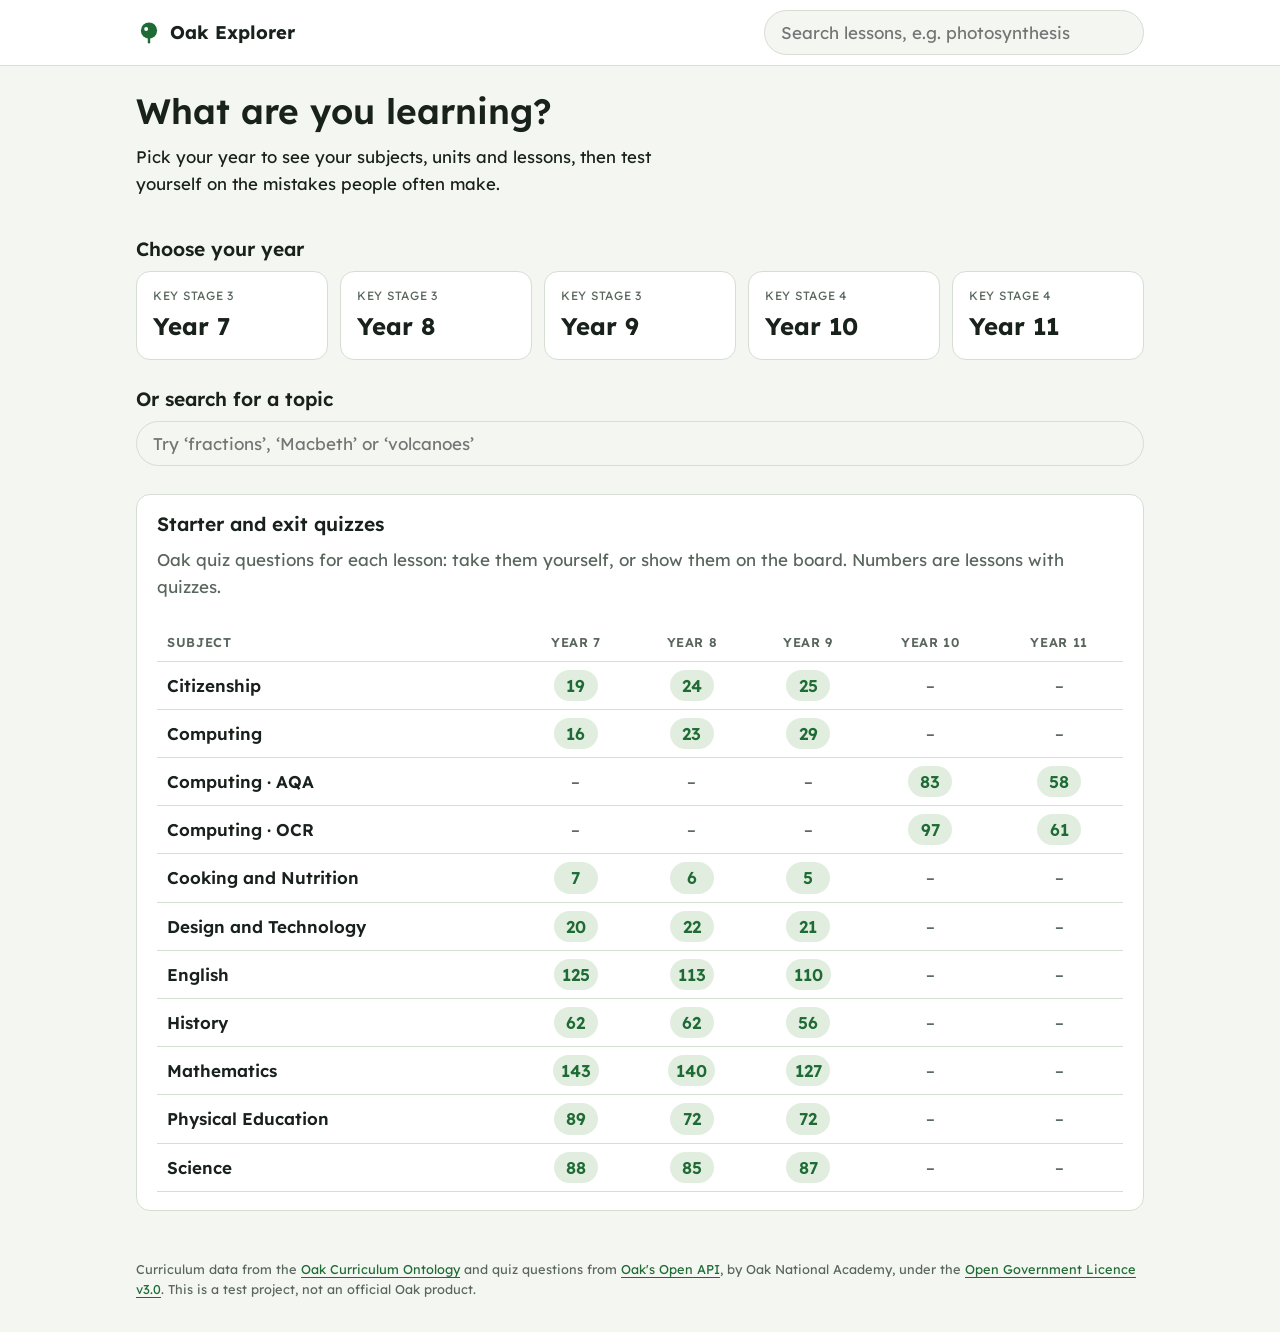
==== site/index.html @ 5da2948d "Make the repo deploy to Netlify as a ready-built static site site/ is now committed and published as" ====
<!doctype html>
<html lang="en-GB">
<head>
<meta charset="utf-8">
<meta name="viewport" content="width=device-width, initial-scale=1, viewport-fit=cover">
<meta name="description" content="Browse Oak National Academy's Year 7–11 curriculum, take starter and exit quizzes, and show them on the board.">
<style>
:root { padding-top: env(safe-area-inset-top, 0px); padding-bottom: env(safe-area-inset-bottom, 0px); }
body { margin: 0; font-size: 14px; }
img { max-width: 100%; }
[hidden] { display: none !important; }
</style>
<title>Oak Explorer</title>
<meta name="claude:viewport-fit-sides" content="cover">
<link rel="preconnect" href="https://fonts.googleapis.com">
<link rel="preconnect" href="https://fonts.gstatic.com" crossorigin>
<link rel="stylesheet" href="https://fonts.googleapis.com/css2?family=Lexend:wght@400;500;600;700&display=swap">
<style>
/* Layout: one reading column with a sticky header; lesson and unit pages split into content + sidebar on wide screens. */
:root {
  --bg: #f4f6f1;
  --surface: #ffffff;
  --fg: #18211b;
  --muted: #59665d;
  --line: #d6ddd3;
  --accent: #1f6b35;
  --accent-soft: #e1eedf;
  --on-accent: #ffffff;
  --right: #1d7339;
  --right-soft: #e0f2e5;
  --wrong: #b02a20;
  --wrong-soft: #fbe6e3;
  --font: "Lexend", "Segoe UI", system-ui, -apple-system, sans-serif;
  --radius: 14px;
}
@media (prefers-color-scheme: dark) {
  :root:not([data-theme="light"]) {
    --bg: #121714; --surface: #1b221e; --fg: #e9efe9; --muted: #9fada4; --line: #2e3a33;
    --accent: #74c98a; --accent-soft: #213428; --on-accent: #0c1a10;
    --right: #82d897; --right-soft: #1d3424; --wrong: #ff8f84; --wrong-soft: #3b2220;
    color-scheme: dark;
  }
}
:root[data-theme="dark"] {
  --bg: #121714; --surface: #1b221e; --fg: #e9efe9; --muted: #9fada4; --line: #2e3a33;
  --accent: #74c98a; --accent-soft: #213428; --on-accent: #0c1a10;
  --right: #82d897; --right-soft: #1d3424; --wrong: #ff8f84; --wrong-soft: #3b2220;
  color-scheme: dark;
}

* { box-sizing: border-box; }
body { background: var(--bg); color: var(--fg); font: 400 17px/1.6 var(--font); }
body::before { content: ""; position: fixed; inset: 0 0 auto; height: env(safe-area-inset-top, 0px); z-index: 10; background: var(--surface); }
a { color: var(--accent); text-underline-offset: 3px; }
a:focus-visible, button:focus-visible, input:focus-visible, label:focus-within { outline: 3px solid var(--accent); outline-offset: 2px; }
h1, h2, h3 { text-wrap: balance; line-height: 1.2; font-weight: 600; }
h1 { font-size: clamp(1.6rem, 4vw, 2.2rem); margin: .25rem 0 .75rem; }
h2 { font-size: 1.2rem; margin: 0 0 .6rem; }
h3 { font-size: 1rem; margin: 0 0 .4rem; }
p { margin: 0 0 .75rem; }
.muted { color: var(--muted); }
.small { font-size: .85rem; }
.wrap { max-width: 1040px; margin: 0 auto; padding-left: max(16px, env(safe-area-inset-left, 0px)); padding-right: max(16px, env(safe-area-inset-right, 0px)); }

header.site { position: sticky; top: env(safe-area-inset-top, 0px); z-index: 5; background: var(--surface); border-bottom: 1px solid var(--line); }
header.site .wrap { display: flex; gap: 12px 20px; align-items: center; justify-content: space-between; flex-wrap: wrap; padding-block: 10px; }
.brand { font-weight: 700; font-size: 1.15rem; color: var(--fg); text-decoration: none; display: inline-flex; gap: 8px; align-items: center; }
.brand svg { width: 26px; height: 26px; }
.searchbox { flex: 1 1 240px; max-width: 380px; }
input[type=search] {
  width: 100%; font: inherit; color: var(--fg); background: var(--bg);
  border: 1px solid var(--line); border-radius: 999px; padding: .5rem 1rem;
}
.big-search { font-size: 1.1rem; padding: .8rem 1.2rem; border-width: 2px; }

main.wrap { padding-block: 20px 48px; display: grid; gap: 28px; }
footer.wrap { padding-block: 0 32px; color: var(--muted); font-size: .8rem; }

.crumbs { font-size: .85rem; color: var(--muted); display: flex; flex-wrap: wrap; gap: 4px 6px; }
.lead { font-size: 1.08rem; max-width: 62ch; }

.hero p { max-width: 58ch; font-size: 1.05rem; }
.grid { display: grid; gap: 12px; grid-template-columns: repeat(auto-fill, minmax(min(100%, 230px), 1fr)); }
.grid.years { grid-template-columns: repeat(auto-fill, minmax(min(100%, 170px), 1fr)); }
.tile {
  display: grid; gap: 2px; padding: 14px 16px; min-width: 0;
  background: var(--surface); color: var(--fg); text-decoration: none;
  border: 1px solid var(--line); border-radius: var(--radius);
  transition: border-color .15s, transform .15s;
}
.tile:hover { border-color: var(--accent); transform: translateY(-1px); }
.tile strong { font-weight: 600; }
.year-num { font-size: 1.5rem; font-weight: 700; font-variant-numeric: tabular-nums; }
.ks { font-size: .75rem; text-transform: uppercase; letter-spacing: .06em; color: var(--muted); }

.units { list-style: none; margin: 0; padding: 0; display: grid; gap: 10px; counter-reset: unit; }
.units > li { counter-increment: unit; }
.unit-row { position: relative; padding-left: 56px; }
.unit-row::before {
  content: counter(unit); position: absolute; left: 16px; top: 15px; width: 26px; height: 26px; border-radius: 50%;
  display: grid; place-items: center; background: var(--accent-soft); color: var(--accent); font-weight: 600; font-size: .8rem;
}
.choice .unit-row::before { content: "or"; font-size: .7rem; }
.unit-row.is-done::before { content: "✓"; background: var(--accent); color: var(--on-accent); }
.choice { border: 2px dashed var(--line); border-radius: var(--radius); padding: 12px; display: grid; gap: 8px; }
.choice > p { margin: 0 4px; }
.meter { height: 4px; border-radius: 2px; background: var(--line); overflow: hidden; margin-top: 6px; }
.meter span { display: block; height: 100%; background: var(--accent); }

.split { display: grid; gap: 28px; grid-template-columns: minmax(0, 1fr); }
@media (min-width: 820px) { .split { grid-template-columns: minmax(0, 3fr) minmax(0, 2fr); } }
.split > * { min-width: 0; display: grid; gap: 22px; align-content: start; }

.lessons { margin: 0; padding-left: 1.5rem; display: grid; gap: 6px; }
.lessons li.is-done a::after { content: " ✓"; font-weight: 700; color: var(--accent); }
ul.plain { margin: 0; padding-left: 1.2rem; display: grid; gap: 6px; }

details { background: var(--surface); border: 1px solid var(--line); border-radius: var(--radius); padding: 12px 16px; }
summary { cursor: pointer; font-weight: 600; }
details p { margin: .6rem 0 0; }
.tags { display: flex; flex-wrap: wrap; gap: 6px; }
.tag { background: var(--accent-soft); padding: 2px 10px; border-radius: 999px; font-size: .85rem; }

.btn {
  display: inline-flex; justify-content: center; align-items: center; gap: 8px;
  font: inherit; font-weight: 600; cursor: pointer; text-decoration: none;
  padding: 12px 20px; border-radius: var(--radius); border: 0; background: var(--accent); color: var(--on-accent);
}
.btn.ghost { background: var(--surface); color: var(--fg); border: 1px solid var(--line); }
.btn.block { width: 100%; }

.done-toggle {
  justify-self: start; display: inline-flex; align-items: center; gap: 10px; cursor: pointer;
  background: var(--surface); border: 1px solid var(--line); border-radius: 999px; padding: 8px 16px;
}
.done-toggle input { width: 20px; height: 20px; accent-color: var(--accent); margin: 0; }
.outcome { background: var(--accent-soft); border-radius: var(--radius); padding: 16px 20px; }
.outcome p { margin: 0; font-size: 1.05rem; }
dl.keywords { margin: 0; display: grid; gap: 10px; }
dl.keywords dt { font-weight: 600; }
dl.keywords dd { margin: 0; color: var(--muted); }
.pager { display: flex; justify-content: space-between; gap: 12px; flex-wrap: wrap; }

.results { list-style: none; margin: 0; padding: 0; }
.results li { padding: 10px 0; border-bottom: 1px solid var(--line); }

.card { background: var(--surface); border: 1px solid var(--line); border-radius: var(--radius); padding: 20px 22px; max-width: 680px; display: grid; gap: 12px; }
.card.right { border-color: var(--right); background: var(--right-soft); }
.card.wrong { border-color: var(--wrong); background: var(--wrong-soft); }
.card .meta { display: flex; justify-content: space-between; gap: 12px; color: var(--muted); font-size: .9rem; font-variant-numeric: tabular-nums; }
.eyebrow { font-size: .75rem; font-weight: 600; text-transform: uppercase; letter-spacing: .08em; color: var(--muted); margin: 0; }
.claim { font-size: 1.3rem; line-height: 1.4; margin: 0; }
.claim.struck { font-size: 1.05rem; color: var(--muted); text-decoration: line-through; text-decoration-color: var(--wrong); }
.verdict { font-weight: 700; font-size: 1.15rem; margin: 0; }
.actions { display: flex; gap: 10px; flex-wrap: wrap; }
.actions .btn { min-width: 110px; }
.progress-dots { display: flex; gap: 4px; flex-wrap: wrap; }
.progress-dots span { width: 10px; height: 10px; border-radius: 50%; background: var(--line); }
.progress-dots span.r { background: var(--right); }
.progress-dots span.w { background: var(--wrong); }
.progress-dots span.s { background: var(--muted); }
.progress-dots span.now { outline: 2px solid var(--accent); outline-offset: 1px; }

.badge { justify-self: start; display: inline-block; font-size: .75rem; font-weight: 600; letter-spacing: .04em; text-transform: uppercase; padding: 2px 9px; border-radius: 999px; background: var(--accent-soft); color: var(--accent); }
.feature { background: var(--surface); border: 1px solid var(--line); border-radius: var(--radius); padding: 18px 20px; display: grid; gap: 12px; }
.table-wrap { overflow-x: auto; }
.quiz-table { border-collapse: collapse; width: 100%; font-variant-numeric: tabular-nums; }
.quiz-table th, .quiz-table td { padding: 8px 10px; border-bottom: 1px solid var(--line); text-align: center; white-space: nowrap; }
.quiz-table th[scope="row"], .quiz-table thead th:first-child { text-align: left; font-weight: 600; }
.quiz-table thead th { font-size: .8rem; text-transform: uppercase; letter-spacing: .05em; color: var(--muted); font-weight: 600; }
.quiz-table td a { display: inline-block; min-width: 2.6em; padding: 2px 8px; border-radius: 999px; background: var(--accent-soft); font-weight: 600; text-decoration: none; }
.quiz-table .narrow { display: none; }
@media (max-width: 560px) {
  .quiz-table .wide { display: none; }
  .quiz-table .narrow { display: inline; }
  .quiz-table th, .quiz-table td { padding: 8px 4px; }
  .quiz-table th[scope="row"] { white-space: normal; font-size: .9rem; }
  .quiz-table td a { min-width: 0; padding: 2px 6px; font-size: .9rem; }
  .feature { padding: 16px 12px; }
}
.quiz-table td a:hover { background: var(--accent); color: var(--on-accent); }
.quiz-links { display: grid; gap: 10px; }
.quiz-link { display: grid; grid-template-columns: minmax(0, 1fr) auto; gap: 4px 12px; align-items: center; }
.quiz-link:hover { transform: none; border-color: var(--line); }
.quiz-link .score { font-variant-numeric: tabular-nums; font-weight: 600; color: var(--accent); }
.quiz-link .actions { grid-column: 1 / -1; margin-top: 6px; }
.btn.small { padding: 8px 14px; font-size: .9rem; min-width: 0; }

/* Board view: a whole quiz on one screen for the class. Font size and column count are fitted by script. */
.board {
  position: fixed; inset: 0; z-index: 30; background: var(--bg); display: flex; flex-direction: column; gap: 10px;
  padding: max(10px, env(safe-area-inset-top, 0px)) max(16px, env(safe-area-inset-right, 0px)) max(10px, env(safe-area-inset-bottom, 0px)) max(16px, env(safe-area-inset-left, 0px));
}
.board-bar { display: flex; flex-wrap: wrap; gap: 8px 16px; align-items: center; justify-content: space-between; }
.board-title { display: grid; min-width: 0; }
.board-title strong { font-size: 1.05rem; line-height: 1.25; overflow: hidden; text-overflow: ellipsis; white-space: nowrap; }
.board-tools { display: flex; flex-wrap: wrap; gap: 6px; align-items: center; }
.board-tools button, .board-tools a {
  font: inherit; font-size: .85rem; font-weight: 600; cursor: pointer; text-decoration: none;
  padding: 6px 12px; border-radius: 999px; border: 1px solid var(--line); background: var(--surface); color: var(--fg);
}
.board-tools [aria-pressed="true"] { background: var(--accent); border-color: var(--accent); color: var(--on-accent); }
.board-grid {
  flex: 1; min-height: 0; display: grid; gap: 10px; font-size: var(--fs, 18px);
  grid-template-columns: repeat(var(--cols, 2), minmax(0, 1fr)); grid-template-rows: repeat(var(--rows, 3), minmax(0, 1fr));
}
.bq { background: var(--surface); border: 1px solid var(--line); border-radius: 12px; padding: .6em .8em; overflow: hidden; min-width: 0; min-height: 0; display: flex; flex-direction: column; gap: .4em; line-height: 1.3; }
.bq-head { display: flex; gap: .55em; align-items: baseline; }
.bq-num { flex: none; font-weight: 700; color: var(--on-accent); background: var(--accent); border-radius: .4em; padding: 0 .4em; font-variant-numeric: tabular-nums; }
.bq-q { font-weight: 600; min-width: 0; }
.bq-q pre, .bq li pre { margin: .3em 0 0; font-size: .85em; padding: .35em .55em; overflow: hidden; }
.bq .hint { font-size: .8em; color: var(--muted); }
.bq ol { list-style: none; margin: 0; padding: 0; display: grid; gap: .2em; }
.bq li { display: flex; gap: .45em; min-width: 0; padding: .05em .3em; border-radius: .3em; }
.bq li > div { min-width: 0; }
.bq .letter { flex: none; font-weight: 700; color: var(--accent); }
.bq .pairs { display: grid; grid-template-columns: minmax(0, 1fr) minmax(0, 1.25fr); gap: .3em 1.2em; }
.bq .pairs > ol + ol { border-left: 2px solid var(--line); padding-left: 1em; }
.bq img { max-height: 6em; width: auto; align-self: flex-start; background: #fff; border-radius: .3em; }
/* Answers keep their space while hidden, so revealing them never changes the fitted layout. */
.bq .answer { visibility: hidden; color: var(--right); font-weight: 700; }
.bq.revealed .answer { visibility: visible; }
.bq.revealed li.correct { background: var(--right-soft); color: var(--right); }
.bq.revealed li.correct .letter { color: var(--right); }
.bq.current { outline: 3px solid var(--accent); outline-offset: -1px; }
.board-tools .step { font-variant-numeric: tabular-nums; }
.board-tools button:disabled { opacity: .4; cursor: default; }
.qscore { font-size: .8rem; font-weight: 600; color: var(--accent); margin-left: 6px; font-variant-numeric: tabular-nums; }
.qtext { font-size: 1.2rem; line-height: 1.45; margin: 0; }
.qtext pre, .opt pre, .match-row pre { margin: .5rem 0 0; font-size: .95rem; }
pre { background: var(--bg); border: 1px solid var(--line); border-radius: 10px; padding: 10px 12px; overflow-x: auto; white-space: pre; }
code { font-family: ui-monospace, SFMono-Regular, Menlo, Consolas, "DejaVu Sans Mono", monospace; font-size: .92em; font-variant-ligatures: none; font-feature-settings: "liga" 0, "calt" 0; }
:not(pre) > code { background: var(--accent-soft); padding: 1px 5px; border-radius: 5px; }
math { font-size: 1.05em; font-family: inherit; math-style: normal; }
.blank { display: inline-block; min-width: 4em; border-bottom: 2px solid var(--fg); }
.qimg { background: #fff; border-radius: 10px; padding: 6px; justify-self: start; }
.opts { display: grid; gap: 8px; }
.opt { display: flex; gap: 12px; align-items: flex-start; padding: 12px 14px; border: 2px solid var(--line); border-radius: 12px; background: var(--surface); cursor: pointer; min-width: 0; }
.opt > div { min-width: 0; }
.opt input { margin-top: 4px; width: 18px; height: 18px; accent-color: var(--accent); flex: none; }
.opt:has(input:checked) { border-color: var(--accent); }
.opt.is-right, .match-row.is-right, .order-list li.is-right { border-color: var(--right); background: var(--right-soft); }
.opt.is-wrong, .match-row.is-wrong, .order-list li.is-wrong { border-color: var(--wrong); background: var(--wrong-soft); }
.short-input { font: inherit; font-size: 1.1rem; padding: 10px 14px; border: 2px solid var(--line); border-radius: 12px; background: var(--surface); color: var(--fg); width: min(100%, 420px); }
.match-row { display: grid; grid-template-columns: minmax(0, 1fr) minmax(0, 1.4fr); gap: 8px 14px; align-items: center; padding: 10px 12px; border: 2px solid var(--line); border-radius: 12px; }
@media (max-width: 560px) { .match-row { grid-template-columns: minmax(0, 1fr); } }
.match-row select { font: inherit; width: 100%; padding: 8px 10px; border-radius: 10px; border: 1px solid var(--line); background: var(--surface); color: var(--fg); }
.order-list { list-style: none; margin: 0; padding: 0; display: grid; gap: 8px; counter-reset: ord; }
.order-list li { counter-increment: ord; display: grid; grid-template-columns: 28px minmax(0, 1fr) auto; gap: 10px; align-items: center; padding: 10px 12px; border: 2px solid var(--line); border-radius: 12px; background: var(--surface); }
.order-list li::before { content: counter(ord); font-weight: 600; color: var(--muted); text-align: center; }
.order-list .moves { display: flex; gap: 4px; }
.order-list .moves button { font: inherit; width: 36px; height: 36px; border-radius: 8px; border: 1px solid var(--line); background: var(--bg); color: var(--fg); cursor: pointer; }
.order-list .moves button:disabled { opacity: .35; cursor: default; }
.feedback { border-radius: 12px; padding: 12px 14px; background: var(--bg); display: grid; gap: 6px; }
.feedback.right { background: var(--right-soft); }
.feedback.wrong { background: var(--wrong-soft); }
.feedback ul, .feedback ol { margin: 0; padding-left: 1.4rem; }
.feedback p { margin: 0; }
.big-score { font-size: 2.6rem; font-weight: 700; font-variant-numeric: tabular-nums; line-height: 1; margin: 0; }

.notice { background: var(--surface); border: 1px solid var(--line); border-radius: var(--radius); padding: 14px 18px; }

@media (prefers-reduced-motion: reduce) { .tile { transition: none; } .tile:hover { transform: none; } }
</style>
</head>
<body>
<header class="site">
  <div class="wrap">
    <a class="brand" href="#home">
      <svg viewBox="0 0 32 32" aria-hidden="true"><circle cx="16" cy="13" r="10" fill="var(--accent)"></circle><rect x="14.5" y="18" width="3" height="11" rx="1.5" fill="var(--accent)"></rect><circle cx="12.5" cy="11" r="2.4" fill="var(--surface)"></circle></svg>
      Oak Explorer
    </a>
    <div class="searchbox">
      <input id="header-search" type="search" placeholder="Search lessons, e.g. photosynthesis" aria-label="Search lessons and units" autocomplete="off">
    </div>
  </div>
</header>

<main class="wrap" id="view">
  <section class="hero">
    <h1>What are you learning?</h1>
    <p>Pick your year to see your subjects, units and lessons, then test yourself on the mistakes people often make.</p>
    <p class="muted">Loading Years 7–11…</p>
  </section>
</main>

<div id="board" class="board" hidden></div>

<footer class="wrap">
  Curriculum data from the <a href="https://github.com/oaknational/oak-curriculum-ontology">Oak Curriculum Ontology</a>
  and quiz questions from <a href="https://open-api.thenational.academy/">Oak's Open API</a>, by Oak National Academy,
  under the <a href="https://www.nationalarchives.gov.uk/doc/open-government-licence/version/3/">Open Government Licence v3.0</a>.
  This is a test project, not an official Oak product.
</footer>

<script>
(function () {
  "use strict";

  const view = document.getElementById("view");
  const headerSearch = document.getElementById("header-search");
  const state = { index: null, chunks: {}, math: {}, query: "", quiz: null };

  // ---------- data ----------
  async function getJSON(path) {
    const res = await fetch(path);
    if (!res.ok) throw new Error(`Couldn't load ${path} (${res.status})`);
    return res.json();
  }
  async function loadIndex() {
    if (!state.index) state.index = await getJSON("data/index.json");
    return state.index;
  }
  async function loadChunk(id) {
    if (!state.chunks[id]) {
      state.chunks[id] = getJSON(`data/s-${id}.json`).then((chunk) => {
        Object.assign(state.math, chunk.math || {}); // LaTeX → MathML, prepared at build time
        return chunk;
      });
    }
    return state.chunks[id];
  }
  async function unitData(uvId) {
    const idx = await loadIndex();
    const meta = idx.units[uvId];
    if (!meta) return null;
    const chunk = await loadChunk(meta.chunk);
    return { meta, chunk, unit: chunk.units[uvId] };
  }
  async function lessonData(lessonId) {
    const idx = await loadIndex();
    const chunkId = idx.lessonChunk[lessonId];
    if (chunkId === undefined) return null;
    const chunk = await loadChunk(chunkId);
    return { chunk, lesson: chunk.lessons[lessonId] };
  }

  // ---------- progress (this browser only) ----------
  const KEY = "oak-explorer:done";
  function loadDone() {
    try { return new Set(JSON.parse(localStorage.getItem(KEY) || "[]").map(String)); }
    catch (e) { return new Set(); }
  }
  let done = loadDone();
  function setDone(id, on) {
    on ? done.add(String(id)) : done.delete(String(id));
    try { localStorage.setItem(KEY, JSON.stringify([...done])); } catch (e) { /* not saved */ }
  }
  const countDone = (ids) => ids.filter((id) => done.has(String(id))).length;

  const SCORES = "oak-explorer:quiz-scores";
  function loadScores() {
    try { return JSON.parse(localStorage.getItem(SCORES) || "{}") || {}; }
    catch (e) { return {}; }
  }
  let scores = loadScores();
  function saveScore(lessonId, kind, score, total) {
    const key = `${lessonId}:${kind}`;
    const prev = scores[key];
    if (!prev || score / total >= prev.score / prev.total) scores[key] = { score, total };
    try { localStorage.setItem(SCORES, JSON.stringify(scores)); } catch (e) { /* not saved */ }
  }
  const bestScore = (lessonId, kind) => scores[`${lessonId}:${kind}`];

  // ---------- helpers ----------
  const esc = (s) => String(s ?? "").replace(/[&<>"']/g, (c) => ({ "&": "&amp;", "<": "&lt;", ">": "&gt;", '"': "&quot;", "'": "&#39;" }[c]));
  // Oak quiz text: ```code``` blocks, `inline code` and {{}} blanks.
  function rich(text) {
    const parts = String(text ?? "").split("```");
    return parts.map((part, i) => {
      if (i % 2) return `<pre><code>${esc(part.replace(/^\n+|\n+$/g, ""))}</code></pre>`;
      if (i > 0) part = part.replace(/^\n+/, "");
      if (i < parts.length - 1) part = part.replace(/\n+$/, "");
      return part.split("$$").map((seg, j) => j % 2
        ? state.math[seg] || `<span class="tex">${esc(texToText(seg))}</span>`
        : esc(seg)
          .replace(/`([^`]+)`/g, "<code>$1</code>")
          .replace(/\{\{\s*\}\}/g, '<span class="blank" aria-label="blank"></span>')
          .replace(/\n/g, "<br>")).join("");
    }).join("");
  }

  // Readable plain text for LaTeX, for places that can't hold markup (dropdown options).
  const SUPERSCRIPTS = { 0: "⁰", 1: "¹", 2: "²", 3: "³", 4: "⁴", 5: "⁵", 6: "⁶", 7: "⁷", 8: "⁸", 9: "⁹", "-": "⁻" };
  function texToText(tex) {
    let t = String(tex);
    for (let k = 0; k < 3; k++) t = t.replace(/\\frac\s*\{([^{}]*)\}\s*\{([^{}]*)\}/g, "$1/$2").replace(/\\sqrt\s*\{([^{}]*)\}/g, "√($1)");
    return t
      .replace(/\s*\\over\s*/g, "/")
      .replace(/\^\{?(-?\d+)\}?/g, (_, d) => [...d].map((c) => SUPERSCRIPTS[c] || c).join(""))
      .replace(/\\times/g, "×").replace(/\\div/g, "÷").replace(/\\pi/g, "π").replace(/\\(leq|le)\b/g, "≤").replace(/\\(geq|ge)\b/g, "≥")
      .replace(/\\neq/g, "≠").replace(/\\approx/g, "≈").replace(/\\circ/g, "°").replace(/\\Omega/g, "Ω").replace(/\\(cdot|dot)/g, "·")
      .replace(/\\text\s*\{([^{}]*)\}/g, "$1").replace(/\\(left|right|quad|;|,|space)/g, " ")
      .replace(/\\[a-zA-Z]+/g, "").replace(/[{}]/g, "").replace(/\s+/g, " ").trim();
  }
  // Plain text for a quiz string: math through texToText, other markup removed.
  const plainText = (text) => String(text ?? "").split("$$").map((seg, j) => j % 2 ? texToText(seg) : seg.replace(/```|`/g, "")).join("");
  const plural = (n, word) => `${n} ${word}${n === 1 ? "" : "s"}`;
  const crumbs = (...parts) =>
    `<nav class="crumbs" aria-label="Breadcrumb">${["<a href=\"#home\">Home</a>", ...parts].join("<span aria-hidden=\"true\">›</span>")}</nav>`;
  function setView(html, title) {
    view.innerHTML = html;
    document.title = title ? `${title} · Oak Explorer` : "Oak Explorer";
  }
  function unitHash(uvId, progId) { return `#unit-${uvId}${progId ? `-p-${progId}` : ""}`; }
  function lessonHash(lessonId, uvId, progId) {
    return `#lesson-${lessonId}${uvId ? `-u-${uvId}` : ""}${uvId && progId ? `-p-${progId}` : ""}`;
  }

  // ---------- views ----------
  async function homeView() {
    const idx = await loadIndex();
    const years = idx.years.map((y) => `
      <a class="tile" href="#year-${y.id}">
        <span class="ks">${esc(y.key_stage)}</span>
        <span class="year-num">Year ${y.number}</span>
      </a>`).join("");
    const progress = done.size
      ? `<p class="notice">You've marked <strong>${plural(done.size, "lesson")}</strong> as done on this device.</p>` : "";
    setView(`
      <section class="hero">
        <h1>What are you learning?</h1>
        <p>Pick your year to see your subjects, units and lessons, then test yourself on the mistakes people often make.</p>
      </section>
      ${progress}
      <section><h2>Choose your year</h2><div class="grid years">${years}</div></section>
      <section>
        <h2>Or search for a topic</h2>
        <input id="home-search" class="big-search" type="search" placeholder="Try ‘fractions’, ‘Macbeth’ or ‘volcanoes’" aria-label="Search lessons and units" autocomplete="off">
      </section>
      ${quizFeature(idx)}`);
    document.getElementById("home-search").addEventListener("input", (e) => startSearch(e.target.value));
  }

  function quizFeature(idx) {
    // One row per subject, one column per year; each cell links to that programme.
    const progs = Object.entries(idx.programmes).filter(([, p]) => p.quizzes);
    if (!progs.length) return "";
    const years = [...new Set(progs.map(([, p]) => p.year))].sort((a, b) => a - b);
    const rows = new Map();
    for (const [pid, p] of progs) {
      if (!rows.has(p.title)) rows.set(p.title, {});
      rows.get(p.title)[p.year] = { pid, n: p.quizzes };
    }
    const body = [...rows.keys()].sort().map((title) => `<tr><th scope="row">${esc(title)}</th>${years.map((y) => {
      const cell = rows.get(title)[y];
      return `<td>${cell ? `<a href="#prog-${cell.pid}" title="${plural(cell.n, "lesson")} with quizzes">${cell.n}</a>` : `<span class="muted" aria-label="none">–</span>`}</td>`;
    }).join("")}</tr>`).join("");
    return `<section class="feature">
      <div><h2>Starter and exit quizzes</h2>
      <p class="muted">Oak quiz questions for each lesson: take them yourself, or show them on the board. Numbers are lessons with quizzes.</p></div>
      <div class="table-wrap"><table class="quiz-table">
        <thead><tr><th scope="col">Subject</th>${years.map((y) => `<th scope="col"><span class="wide">Year </span><span class="narrow" aria-hidden="true">Y</span>${y}</th>`).join("")}</tr></thead>
        <tbody>${body}</tbody></table></div>
    </section>`;
  }

  async function yearView(yearId) {
    const idx = await loadIndex();
    const year = idx.years.find((y) => y.id === yearId);
    if (!year) return notFound();
    const progs = (idx.yearProgrammes[yearId] || []).map((pid) => {
      const p = idx.programmes[pid];
      return `<a class="tile" href="#prog-${pid}">${p.quizzes ? '<span class="badge">Quizzes</span>' : ""}<strong>${esc(p.title)}</strong><span class="muted small">${plural(p.units.length, "unit")}</span></a>`;
    }).join("");
    const gcse = year.key_stage === "Key Stage 4"
      ? `<p class="muted">GCSE subjects can come in versions for different exam boards or tiers. Ask your teacher which one you're doing.</p>` : "";
    setView(`${crumbs(`Year ${year.number}`)}<div><h1>Year ${year.number} subjects</h1>${gcse}</div><div class="grid">${progs}</div>`, `Year ${year.number}`);
  }

  function unitRow(idx, uvId, progId) {
    const u = idx.units[uvId];
    const n = countDone(u.lessons);
    const pct = u.lessons.length ? Math.round((100 * n) / u.lessons.length) : 0;
    return `<a class="tile unit-row${pct === 100 ? " is-done" : ""}" href="${unitHash(uvId, progId)}">
      <strong>${esc(u.name)}</strong>
      <span class="muted small">${plural(u.lessons.length, "lesson")}${n ? ` · ${n} done` : ""}</span>
      <span class="meter" aria-hidden="true"><span style="width:${pct}%"></span></span>
    </a>`;
  }

  async function programmeView(progId) {
    const idx = await loadIndex();
    const p = idx.programmes[progId];
    if (!p) return notFound();
    const slots = p.units.map((slot) => slot.choice
      ? `<li><div class="choice"><p><strong>${esc(slot.choice)}</strong> <span class="muted small">· your school picks one</span></p>${slot.options.map((id) => unitRow(idx, id, progId)).join("")}</div></li>`
      : `<li>${unitRow(idx, slot.options[0], progId)}</li>`).join("");
    setView(`
      ${crumbs(`<a href="#year-${p.year_id}">Year ${p.year}</a>`, esc(p.title))}
      <div><h1>${esc(p.title)} <span class="muted">Year ${p.year}</span></h1>
      <p class="muted">Units are listed in the order they're usually taught.</p></div>
      <ol class="units">${slots}</ol>`, `${p.title} Year ${p.year}`);
  }

  async function unitView(uvId, progId) {
    const data = await unitData(uvId);
    if (!data) return notFound();
    const idx = state.index;
    const { unit, chunk } = data;
    const p = progId ? idx.programmes[progId] : null;
    const n = countDone(unit.lessons);
    const lessons = unit.lessons.map((lid) => {
      const best = bestScore(lid, "exit");
      const badge = best ? `<span class="qscore" title="Best exit quiz score">${best.score}/${best.total}</span>` : "";
      return `<li class="${done.has(String(lid)) ? "is-done" : ""}"><a href="${lessonHash(lid, uvId, progId)}">${esc(chunk.lessons[lid].name)}</a>${badge}</li>`;
    }).join("");
    const prior = unit.prior.length
      ? `<section><h2>Before you start, you should know…</h2><ul class="plain">${unit.prior.map((x) => `<li>${esc(x)}</li>`).join("")}</ul></section>` : "";
    const why = unit.why ? `<details><summary>Why are we learning this now?</summary><p>${esc(unit.why)}</p></details>` : "";
    const threads = unit.threads.length
      ? `<section><h2>Big ideas</h2><div class="tags">${unit.threads.map((t) => `<span class="tag">${esc(t)}</span>`).join("")}</div></section>` : "";
    const quiz = unit.mistakes.length
      ? `<a class="btn block" href="#check-unit-${uvId}">Test yourself: ${plural(unit.mistakes.length, "common mistake")}</a>` : "";
    setView(`
      ${crumbs(...(p ? [`<a href="#year-${p.year_id}">Year ${p.year}</a>`, `<a href="#prog-${progId}">${esc(p.title)}</a>`] : []), esc(unit.name))}
      <div><h1>${esc(unit.name)}</h1>${unit.description ? `<p class="lead">${esc(unit.description)}</p>` : ""}</div>
      <div class="split">
        <section>
          <div><h2>Lessons</h2><p class="muted small">${n ? `${n} of ${unit.lessons.length} lessons done` : `${plural(unit.lessons.length, "lesson")}, in teaching order`}</p></div>
          <ol class="lessons">${lessons}</ol>
        </section>
        <aside>${quiz}${prior}${why}${threads}</aside>
      </div>`, unit.name);
  }

  async function lessonView(lessonId, uvId, progId) {
    const data = await lessonData(lessonId);
    if (!data) return notFound();
    const { lesson } = data;
    const idx = state.index;
    const home = idx.search.find((row) => row[0] === lessonId);
    uvId = uvId && idx.units[uvId] ? uvId : home ? home[2] : null;
    const u = uvId ? idx.units[uvId] : null;
    let prev = null, next = null;
    if (u) {
      const i = u.lessons.indexOf(lessonId);
      prev = i > 0 ? u.lessons[i - 1] : null;
      next = i >= 0 && i + 1 < u.lessons.length ? u.lessons[i + 1] : null;
    }
    const points = lesson.points.length
      ? `<section><h2>Key learning points</h2><ul class="plain">${lesson.points.map((x) => `<li>${esc(x)}</li>`).join("")}</ul></section>` : "";
    const keywords = lesson.keywords.length
      ? `<section><h2>Keywords</h2><dl class="keywords">${lesson.keywords.map(([k, d]) => `<div><dt>${esc(k)}</dt><dd>${esc(d)}</dd></div>`).join("")}</dl></section>` : "";
    const quiz = lesson.mistakes.length
      ? `<a class="btn block" href="#check-lesson-${lessonId}${uvId ? `-u-${uvId}` : ""}">Spot the mistake (${lesson.mistakes.length})</a>` : "";
    const quizLink = (kind, label, hint) => {
      const n = lesson.quiz && lesson.quiz[kind] ? lesson.quiz[kind].length : 0;
      if (!n) return "";
      const best = bestScore(lessonId, kind);
      const suffix = `${uvId ? `-u-${uvId}` : ""}${uvId && progId ? `-p-${progId}` : ""}`;
      return `<div class="tile quiz-link">
        <strong>${label}</strong><span class="score">${best ? `Best ${best.score}/${best.total}` : `${n} questions`}</span>
        <span class="muted small">${hint}</span>
        <div class="actions"><a class="btn small" href="#quiz-${lessonId}-${kind}${suffix}">Take the quiz</a>
        <a class="btn small ghost" href="#board-${lessonId}-${kind}${suffix}">Show on board</a></div></div>`;
    };
    const quizzes = lesson.quiz ? `<section><h2>Quizzes</h2><div class="quiz-links">
        ${quizLink("starter", "Starter quiz", "Check what you remember before the lesson")}
        ${quizLink("exit", "Exit quiz", "Test what you've learned after the lesson")}</div></section>` : "";
    const pager = u ? `<nav class="pager">
        ${prev ? `<a href="${lessonHash(prev, uvId, progId)}">← Previous lesson</a>` : "<span></span>"}
        ${next ? `<a href="${lessonHash(next, uvId, progId)}">Next lesson →</a>` : `<a href="${unitHash(uvId, progId)}">Back to the unit</a>`}
      </nav>` : "";
    setView(`
      ${crumbs(...(u ? [`<a href="${unitHash(uvId, progId)}">${esc(u.name)}</a>`] : []), esc(lesson.name))}
      <h1>${esc(lesson.name)}</h1>
      <label class="done-toggle"><input id="done-toggle" type="checkbox" ${done.has(String(lessonId)) ? "checked" : ""}> I've done this lesson</label>
      ${lesson.outcome ? `<section class="outcome"><h2>By the end you'll be able to…</h2><p>${esc(lesson.outcome)}</p></section>` : ""}
      <div class="split"><div>${quizzes}${points}</div><aside>${quiz}${keywords}</aside></div>
      ${pager}`, lesson.name);
    document.getElementById("done-toggle").addEventListener("change", (e) => setDone(lessonId, e.target.checked));
  }

  // ---------- spot the mistake ----------
  async function checkView(scope, id, uvId) {
    let title, back, chunk, ids;
    if (scope === "unit") {
      const data = await unitData(id);
      if (!data) return notFound();
      ({ chunk } = data);
      title = data.unit.name; ids = data.unit.mistakes; back = unitHash(id);
    } else {
      const data = await lessonData(id);
      if (!data) return notFound();
      ({ chunk } = data);
      title = data.lesson.name; ids = data.lesson.mistakes; back = lessonHash(id, uvId);
    }
    state.quiz = { scope, id, uvId, title, back, chunk, cards: ids.map((m) => chunk.mistakes[m]), i: 0, results: [], answer: null };
    setView(`
      ${crumbs(`<a href="${back}">${esc(title)}</a>`, "Spot the mistake")}
      <div><h1>Spot the mistake</h1>
      <p class="muted">These are things people often get wrong in <strong>${esc(title)}</strong>. Decide whether each one is true or false, then see how to get it right.</p></div>
      <div id="quiz"></div>`, `Spot the mistake · ${title}`);
    renderCard();
  }

  function renderCard() {
    const q = state.quiz;
    const box = document.getElementById("quiz");
    if (!box) return;
    const asked = q.results.filter((r) => r !== "s").length;
    const score = q.results.filter((r) => r === "r").length;
    const dots = `<div class="progress-dots" aria-hidden="true">${q.cards.map((_, k) =>
      `<span class="${q.results[k] || ""}${k === q.i && q.i < q.cards.length ? " now" : ""}"></span>`).join("")}</div>`;
    const scoreText = asked ? `Score ${score}/${asked}` : "";

    if (!q.cards.length) {
      box.innerHTML = `<p class="notice">There are no common mistakes listed for this yet.</p>`;
      return;
    }
    if (q.i >= q.cards.length) {
      box.innerHTML = `<article class="card">
        <h2>All done!</h2>
        ${asked ? `<p>You got <strong>${score} out of ${asked}</strong> true-or-false questions right.</p>` : ""}
        ${dots}
        <div class="actions"><button class="btn" id="again" type="button">Start again</button><a class="btn ghost" href="${q.back}">Back to ${esc(q.title)}</a></div>
      </article>`;
      document.getElementById("again").addEventListener("click", () => { q.i = 0; q.results = []; q.answer = null; renderCard(); });
      return;
    }

    const card = q.cards[q.i];
    const lessonName = q.chunk.lessons[card.lesson] ? q.chunk.lessons[card.lesson].name : "";
    const meta = `<div class="meta"><span>Card ${q.i + 1} of ${q.cards.length}</span><span>${scoreText}</span></div>${dots}`;

    if (q.answer === null) {
      box.innerHTML = card.belief
        ? `<article class="card">${meta}<p class="eyebrow">True or false?</p><p class="claim">${esc(card.belief)}</p>
            <div class="actions"><button class="btn" data-choice="true" type="button">True</button><button class="btn" data-choice="false" type="button">False</button></div></article>`
        : `<article class="card">${meta}<p class="eyebrow">A common mistake</p><p class="claim">${esc(card.statement)}</p>
            <div class="actions"><button class="btn" data-choice="reveal" type="button">Show how to get it right</button></div></article>`;
      box.querySelectorAll("[data-choice]").forEach((b) => b.addEventListener("click", () => {
        const c = b.dataset.choice;
        // Every card is a misconception, so "False" is always the right answer.
        q.answer = c;
        q.results[q.i] = c === "reveal" ? "s" : c === "false" ? "r" : "w";
        renderCard();
      }));
      return;
    }

    const result = q.results[q.i];
    const cls = result === "r" ? " right" : result === "w" ? " wrong" : "";
    const verdict = result === "r" ? `<p class="verdict">Correct, it's false.</p>`
      : result === "w" ? `<p class="verdict">Not quite. It's actually false.</p>` : "";
    const claim = card.belief && result !== "s" ? `<p class="claim struck">${esc(card.belief)}</p>` : `<p class="claim">${esc(card.statement)}</p>`;
    const lessonLink = lessonName
      ? `<p class="muted small">Learn more in the lesson: <a href="${lessonHash(card.lesson, q.scope === "unit" ? q.id : q.uvId)}">${esc(lessonName)}</a></p>` : "";
    box.innerHTML = `<article class="card${cls}">${meta}${verdict}${claim}
      <div><h3>How to get it right</h3><p>${esc(card.correction)}</p>${lessonLink}</div>
      <div class="actions"><button class="btn" id="next" type="button">${q.i + 1 < q.cards.length ? "Next card →" : "See my score"}</button></div></article>`;
    const nextBtn = document.getElementById("next");
    nextBtn.addEventListener("click", () => { q.i += 1; q.answer = null; renderCard(); });
    nextBtn.focus({ preventScroll: true });
  }

  // ---------- starter and exit quizzes ----------
  function shuffle(list) {
    const a = list.slice();
    for (let i = a.length - 1; i > 0; i--) { const j = Math.floor(Math.random() * (i + 1)); [a[i], a[j]] = [a[j], a[i]]; }
    return a;
  }
  // Shuffle, but never hand back the list already in its correct order.
  function scramble(list) {
    if (list.length < 2) return list.slice();
    let a;
    do { a = shuffle(list); } while (a.every((x, i) => x === list[i]));
    return a;
  }
  // Lenient comparison for typed answers: ignores case, spaces, quotes, final full stops and how powers are written.
  const norm = (s) => plainText(s).toLowerCase().replace(/[“”‘’"']/g, "").replace(/[²]/g, "2").replace(/[³]/g, "3")
    .replace(/\^/g, "").replace(/\s+/g, "").replace(/[.!?]+$/, "");
  // "66 cm²" also accepts "66": the number on its own.
  const numberPart = (s) => { const m = plainText(s).trim().match(/^-?[\d.,]+(?=\s*[a-zA-Zµ°%])/); return m ? m[0] : null; };

  async function quizView(lessonId, kind, uvId, progId) {
    const data = await lessonData(lessonId);
    if (!data || !data.lesson.quiz || !data.lesson.quiz[kind] || !data.lesson.quiz[kind].length) return notFound();
    const { lesson } = data;
    const back = lessonHash(lessonId, uvId, progId);
    const label = kind === "starter" ? "Starter quiz" : "Exit quiz";
    state.run = { lessonId, kind, back, label, lesson, questions: lesson.quiz[kind], i: 0, results: [], checked: false };
    setView(`
      ${crumbs(`<a href="${back}">${esc(lesson.name)}</a>`, label)}
      <div><h1>${label}</h1><p class="muted">${esc(lesson.name)}</p></div>
      <div id="run"></div>`, `${label} · ${lesson.name}`);
    startQuestion();
  }

  function startQuestion() {
    const r = state.run;
    const q = r.questions[r.i];
    r.checked = false;
    if (q) {
      if (q.type === "match") r.choices = shuffle(q.pairs.map((p) => p[1]));
      if (q.type === "order") r.order = scramble(q.items.map((_, k) => k));
    }
    renderQuestion();
  }

  function runMeta() {
    const r = state.run;
    const score = r.results.filter(Boolean).length;
    const dots = `<div class="progress-dots" aria-hidden="true">${r.questions.map((_, k) =>
      `<span class="${r.results[k] === true ? "r" : r.results[k] === false ? "w" : ""}${k === r.i ? " now" : ""}"></span>`).join("")}</div>`;
    return `<div class="meta"><span>Question ${r.i + 1} of ${r.questions.length}</span><span>${r.results.length ? `Score ${score}/${r.results.length}` : ""}</span></div>${dots}`;
  }

  const optionHtml = (o) => o.img ? `<img class="qimg" src="${esc(o.img)}" alt="">` : rich(o.text);

  function renderQuestion() {
    const r = state.run;
    const box = document.getElementById("run");
    if (!box) return;
    if (r.i >= r.questions.length) return renderQuizEnd(box);
    const q = r.questions[r.i];
    let body = "";
    if (q.type === "mc") {
      const multi = q.correct.length > 1;
      body = `${multi ? `<p class="eyebrow">Choose ${q.correct.length} answers</p>` : ""}<div class="opts" role="${multi ? "group" : "radiogroup"}">${q.options.map((o, k) =>
        `<label class="opt" data-k="${k}"><input type="${multi ? "checkbox" : "radio"}" name="mc" value="${k}"><div>${optionHtml(o)}</div></label>`).join("")}</div>`;
    } else if (q.type === "short") {
      body = `<label class="eyebrow" for="short">Type your answer</label><input id="short" class="short-input" type="text" autocomplete="off" spellcheck="false">`;
    } else if (q.type === "match") {
      body = `<p class="eyebrow">Match each one</p><div class="opts">${q.pairs.map((p, k) => `
        <div class="match-row" data-k="${k}"><div>${rich(p[0])}</div>
        <select aria-label="Match for ${esc(plainText(p[0]))}"><option value="">Choose…</option>${r.choices.map((c) => `<option value="${esc(c)}">${esc(plainText(c))}</option>`).join("")}</select></div>`).join("")}</div>`;
    } else if (q.type === "order") {
      body = `<p class="eyebrow">Use the arrows to put these in order</p><ol class="order-list">${r.order.map((item, k) => `
        <li data-item="${item}"><div>${rich(q.items[item])}</div><div class="moves">
          <button type="button" data-move="-1" data-pos="${k}" aria-label="Move up" ${k === 0 ? "disabled" : ""}>↑</button>
          <button type="button" data-move="1" data-pos="${k}" aria-label="Move down" ${k === r.order.length - 1 ? "disabled" : ""}>↓</button></div></li>`).join("")}</ol>`;
    }
    box.innerHTML = `<article class="card">${runMeta()}
      <div class="qtext">${rich(q.q)}</div>
      ${q.img ? `<img class="qimg" src="${esc(q.img)}" alt="">` : ""}
      ${body}
      <div id="feedback"></div>
      <div class="actions"><button class="btn" id="check" type="button">Check answer</button></div></article>`;

    box.querySelectorAll("[data-move]").forEach((b) => b.addEventListener("click", () => {
      const pos = +b.dataset.pos, to = pos + +b.dataset.move;
      [r.order[pos], r.order[to]] = [r.order[to], r.order[pos]];
      renderQuestion();
      const again = box.querySelector(`[data-pos="${to}"][data-move="${b.dataset.move}"]`) || box.querySelector(`[data-pos="${to}"]`);
      if (again) again.focus();
    }));
    const shortInput = document.getElementById("short");
    if (shortInput) {
      shortInput.focus({ preventScroll: true });
      shortInput.addEventListener("keydown", (e) => { if (e.key === "Enter") { e.preventDefault(); document.getElementById("check").click(); } });
    }
    document.getElementById("check").addEventListener("click", checkAnswer);
  }

  function checkAnswer() {
    const r = state.run;
    const q = r.questions[r.i];
    const box = document.getElementById("run");
    if (r.checked) { r.i += 1; startQuestion(); return; }

    let right = false, reveal = "";
    if (q.type === "mc") {
      const picked = [...box.querySelectorAll("input[name=mc]:checked")].map((x) => +x.value);
      if (!picked.length) return hint("Choose an answer first.");
      right = picked.length === q.correct.length && picked.every((k) => q.correct.includes(k));
      box.querySelectorAll(".opt").forEach((el) => {
        const k = +el.dataset.k, isCorrect = q.correct.includes(k), isPicked = picked.includes(k);
        if (isCorrect) el.classList.add("is-right");
        else if (isPicked) el.classList.add("is-wrong");
      });
      if (!right) reveal = `<p>The correct answer${q.correct.length > 1 ? "s are" : " is"} highlighted in green.</p>`;
    } else if (q.type === "short") {
      const value = document.getElementById("short").value;
      if (!value.trim()) return hint("Type an answer first.");
      right = q.accept.some((a) => norm(a) === norm(value) || numberPart(a) === value.trim());
      if (!right) reveal = `<p>Accepted answer${q.accept.length > 1 ? "s" : ""}: ${q.accept.map((a) => `<strong>${rich(a)}</strong>`).join(", ")}</p>`;
    } else if (q.type === "match") {
      const rows = [...box.querySelectorAll(".match-row")];
      if (rows.some((row) => !row.querySelector("select").value)) return hint("Choose a match for every row first.");
      right = true;
      const fixes = [];
      rows.forEach((row) => {
        const pair = q.pairs[+row.dataset.k];
        const ok = row.querySelector("select").value === pair[1];
        row.classList.add(ok ? "is-right" : "is-wrong");
        if (!ok) { right = false; fixes.push(`<li><strong>${esc(pair[0])}</strong> → ${esc(pair[1])}</li>`); }
      });
      if (!right) reveal = `<p>Correct matches:</p><ul>${fixes.join("")}</ul>`;
    } else if (q.type === "order") {
      right = r.order.every((item, k) => item === k);
      box.querySelectorAll(".order-list li").forEach((li, k) => li.classList.add(+li.dataset.item === k ? "is-right" : "is-wrong"));
      if (!right) reveal = `<p>The correct order is:</p><ol>${q.items.map((x) => `<li>${rich(x)}</li>`).join("")}</ol>`;
    }

    r.checked = true;
    r.results[r.i] = right;
    box.querySelectorAll("input, select, [data-move]").forEach((el) => { el.disabled = true; });
    const fb = document.getElementById("feedback");
    fb.className = `feedback ${right ? "right" : "wrong"}`;
    fb.innerHTML = `<p class="verdict">${right ? "Correct!" : "Not quite."}</p>${reveal}`;
    const btn = document.getElementById("check");
    btn.textContent = r.i + 1 < r.questions.length ? "Next question →" : "See my score";
    btn.focus({ preventScroll: true });
    box.querySelector(".meta span:last-child").textContent = `Score ${r.results.filter(Boolean).length}/${r.results.length}`;
  }

  function hint(text) {
    const fb = document.getElementById("feedback");
    fb.className = "feedback";
    fb.innerHTML = `<p>${esc(text)}</p>`;
  }

  function renderQuizEnd(box) {
    const r = state.run;
    const score = r.results.filter(Boolean).length, total = r.questions.length;
    saveScore(r.lessonId, r.kind, score, total);
    const best = bestScore(r.lessonId, r.kind);
    const pct = score / total;
    const message = pct === 1 ? "Perfect score!" : pct >= 0.7 ? "Great work." : pct >= 0.4 ? "Good effort. Have another look at the lesson and try again." : "Keep going. Read through the lesson, then try again.";
    const markDone = r.kind === "exit" && !done.has(String(r.lessonId))
      ? `<button class="btn ghost" id="mark-done" type="button">Mark lesson as done</button>` : "";
    const next = r.kind === "starter" ? `<a class="btn ghost" href="${r.back}">Go to the lesson</a>` : `<a class="btn ghost" href="${r.back}">Back to the lesson</a>`;
    box.innerHTML = `<article class="card">
      <p class="eyebrow">${r.label} complete</p>
      <p class="big-score">${score}/${total}</p>
      <p>${message}${best && (best.score !== score || best.total !== total) ? ` Your best is ${best.score}/${best.total}.` : ""}</p>
      <div class="progress-dots" aria-hidden="true">${r.results.map((x) => `<span class="${x ? "r" : "w"}"></span>`).join("")}</div>
      <div class="actions"><button class="btn" id="retry" type="button">Try again</button>${markDone}${next}</div></article>`;
    document.getElementById("retry").addEventListener("click", () => { r.i = 0; r.results = []; startQuestion(); });
    const md = document.getElementById("mark-done");
    if (md) md.addEventListener("click", () => { setDone(r.lessonId, true); md.textContent = "Marked as done ✓"; md.disabled = true; });
  }

  // ---------- board view (whole quiz on one screen) ----------
  const board = document.getElementById("board");
  const LETTERS = "ABCDEFGHIJKLMNOPQRSTUVWXYZ";

  function openBoard() {
    board.hidden = false;
    view.hidden = true;
    document.querySelector("header.site").hidden = true;
    document.querySelector("footer.wrap").hidden = true;
  }
  function closeBoard() {
    if (board.hidden) return;
    board.hidden = true;
    board.innerHTML = "";
    view.hidden = false;
    document.querySelector("header.site").hidden = false;
    document.querySelector("footer.wrap").hidden = false;
    state.board = null;
    if (document.fullscreenElement && document.exitFullscreen) document.exitFullscreen().catch(() => {});
  }

  async function boardView(lessonId, kind, uvId, progId) {
    const data = await lessonData(lessonId);
    const quiz = data && data.lesson.quiz;
    if (!quiz || !quiz[kind] || !quiz[kind].length) { closeBoard(); return notFound(); }
    const suffix = `${uvId ? `-u-${uvId}` : ""}${uvId && progId ? `-p-${progId}` : ""}`;
    const same = state.board && state.board.lessonId === lessonId && state.board.kind === kind;
    const questions = quiz[kind];
    state.board = {
      lessonId, kind, suffix,
      revealed: same ? state.board.revealed : 0, // answers shown, in question order
      // Fixed for this showing, so letters stay put when answers are revealed or the screen resizes.
      layouts: same ? state.board.layouts : questions.map((q) => ({
        match: q.type === "match" ? shuffle(q.pairs.map((_, k) => k)) : null,
        order: q.type === "order" ? scramble(q.items.map((_, k) => k)) : null,
      })),
    };
    document.title = `${kind === "starter" ? "Starter" : "Exit"} quiz board · ${data.lesson.name}`;
    openBoard();
    renderBoard(data.lesson, questions);
  }

  function boardQuestion(q, k, layout) {
    let body = "", answer = "";
    if (q.type === "mc") {
      const multi = q.correct.length > 1;
      body = `${multi ? `<div class="hint">Choose ${q.correct.length} answers</div>` : ""}<ol>${q.options.map((o, i) =>
        `<li class="${q.correct.includes(i) ? "correct" : ""}"><span class="letter">${LETTERS[i]}</span><div>${optionHtml(o)}</div></li>`).join("")}</ol>`;
      answer = `Answer: ${q.correct.map((i) => LETTERS[i]).join(", ")}`;
    } else if (q.type === "short") {
      answer = `Answer: ${q.accept.map(rich).join(" / ")}`;
    } else if (q.type === "match") {
      const right = layout.match;
      body = `<div class="hint">Match each number to a letter</div><div class="pairs">
        <ol>${q.pairs.map((p, i) => `<li><span class="letter">${i + 1}</span><div>${rich(p[0])}</div></li>`).join("")}</ol>
        <ol>${right.map((pi, j) => `<li><span class="letter">${LETTERS[j]}</span><div>${rich(q.pairs[pi][1])}</div></li>`).join("")}</ol></div>`;
      answer = `Answer: ${q.pairs.map((_, i) => `${i + 1}${LETTERS[right.indexOf(i)]}`).join(", ")}`;
    } else if (q.type === "order") {
      const items = layout.order;
      body = `<div class="hint">Write the letters in the correct order</div><ol>${items.map((item, j) =>
        `<li><span class="letter">${LETTERS[j]}</span><div>${rich(q.items[item])}</div></li>`).join("")}</ol>`;
      answer = `Answer: ${q.items.map((_, item) => LETTERS[items.indexOf(item)]).join(", ")}`;
    }
    return `<article class="bq">
      <div class="bq-head"><span class="bq-num">${k + 1}</span><div class="bq-q">${rich(q.q)}</div></div>
      ${q.img ? `<img src="${esc(q.img)}" alt="">` : ""}${body}<div class="answer">${answer}</div></article>`;
  }

  function renderBoard(lesson, questions) {
    const b = state.board;
    const other = b.kind === "starter" ? "exit" : "starter";
    const hasOther = lesson.quiz[other] && lesson.quiz[other].length;
    const canFullscreen = document.fullscreenEnabled && document.documentElement.requestFullscreen;
    board.innerHTML = `
      <div class="board-bar">
        <div class="board-title"><span class="eyebrow">${b.kind === "starter" ? "Starter" : "Exit"} quiz · ${plural(questions.length, "question")}</span><strong>${esc(lesson.name)}</strong></div>
        <div class="board-tools">
          ${hasOther ? `<a href="#board-${b.lessonId}-starter${b.suffix}" aria-pressed="${b.kind === "starter"}">Starter</a><a href="#board-${b.lessonId}-exit${b.suffix}" aria-pressed="${b.kind === "exit"}">Exit</a>` : ""}
          <button type="button" id="board-prev" aria-label="Hide the last answer">◀</button>
          <button type="button" id="board-next" class="step" title="Right arrow, down arrow or space">Next answer ▶</button>
          <button type="button" id="board-answers"></button>
          ${canFullscreen ? `<button type="button" id="board-full">${document.fullscreenElement ? "Exit full screen" : "Full screen"}</button>` : ""}
          <a href="#lesson-${b.lessonId}${b.suffix}">Close</a>
        </div>
      </div>
      <div class="board-grid" id="board-grid">${questions.map((q, k) => boardQuestion(q, k, b.layouts[k])).join("")}</div>`;
    document.getElementById("board-answers").addEventListener("click", () => revealTo(b.revealed === questions.length ? 0 : questions.length));
    document.getElementById("board-next").addEventListener("click", () => revealTo(b.revealed + 1));
    document.getElementById("board-prev").addEventListener("click", () => revealTo(b.revealed - 1));
    const full = document.getElementById("board-full");
    if (full) full.addEventListener("click", () => {
      const req = document.fullscreenElement ? document.exitFullscreen() : document.documentElement.requestFullscreen();
      Promise.resolve(req).catch(() => {}).finally(() => setTimeout(() => renderBoard(lesson, questions), 150));
    });
    fitBoard();
    settleBoard();
    revealTo(b.revealed);
  }

  // Show the first n answers. Only classes change, so the fitted layout stays exactly as it is.
  function revealTo(n) {
    const b = state.board;
    const cards = [...board.querySelectorAll(".bq")];
    if (!b || !cards.length) return;
    b.revealed = Math.max(0, Math.min(cards.length, n));
    cards.forEach((card, k) => {
      card.classList.toggle("revealed", k < b.revealed);
      card.classList.toggle("current", b.revealed < cards.length && k === b.revealed - 1);
    });
    const all = b.revealed === cards.length;
    document.getElementById("board-answers").textContent = all ? "Hide answers" : "Show all answers";
    document.getElementById("board-answers").setAttribute("aria-pressed", String(all));
    const next = document.getElementById("board-next");
    next.textContent = all ? `All ${cards.length} answers shown` : `Show answer ${b.revealed + 1} of ${cards.length} ▶`;
    next.disabled = all;
    document.getElementById("board-prev").disabled = b.revealed === 0;
  }

  document.addEventListener("keydown", (e) => {
    if (board.hidden || !state.board || e.altKey || e.ctrlKey || e.metaKey) return;
    const step = { ArrowRight: 1, ArrowDown: 1, " ": 1, PageDown: 1, Enter: 1, ArrowLeft: -1, ArrowUp: -1, PageUp: -1, Backspace: -1 }[e.key];
    if (e.key === "Enter" && e.target.closest && e.target.closest("button, a")) return;
    if (step) { e.preventDefault(); revealTo(state.board.revealed + step); }
    else if (e.key === "Home") { e.preventDefault(); revealTo(0); }
    else if (e.key === "End") { e.preventDefault(); revealTo(Infinity); }
  });

  // Try every column count and keep the one that allows the largest text with nothing cut off.
  function fitBoard() {
    const grid = document.getElementById("board-grid");
    if (!grid || !grid.clientHeight) return;
    const cards = [...grid.children];
    const n = cards.length;
    // Long numbers and formulas can't wrap, so check the cells inside each card too, not just the card.
    const inner = cards.map((c) => [...c.querySelectorAll("pre, .bq-q, .bq li > div")]);
    const fits = () => cards.every((c, i) => c.scrollHeight <= c.clientHeight + 1 && c.scrollWidth <= c.clientWidth + 1 &&
      inner[i].every((el) => el.scrollWidth <= el.clientWidth + 1));
    // Four or more questions always form a grid of at least two rows, never one long strip.
    const maxCols = n >= 4 ? Math.ceil(n / 2) : n;
    let best = { size: 0, cols: 1 };
    for (let cols = 1; cols <= maxCols; cols++) {
      const rows = Math.ceil(n / cols);
      if (cols > 1 && Math.ceil(n / (cols - 1)) === rows) continue; // same rows, narrower cells
      grid.style.setProperty("--cols", cols);
      grid.style.setProperty("--rows", rows);
      let lo = 6, hi = 72;
      while (hi - lo > 0.5) {
        const mid = (lo + hi) / 2;
        grid.style.setProperty("--fs", `${mid}px`);
        if (fits()) lo = mid; else hi = mid;
      }
      if (lo > best.size + 0.25) best = { size: lo, cols };
    }
    grid.style.setProperty("--cols", best.cols);
    grid.style.setProperty("--rows", Math.ceil(n / best.cols));
    grid.style.setProperty("--fs", `${(best.size * 0.97).toFixed(2)}px`); // a little slack for late font swaps
  }

  // Fallback fonts for maths symbols can arrive after the first fit; check again once they have.
  function boardOverflows() {
    const grid = document.getElementById("board-grid");
    return !!grid && [...grid.children].some((c) => c.scrollHeight > c.clientHeight + 1 || c.scrollWidth > c.clientWidth + 1);
  }
  function settleBoard() {
    [120, 400, 1200].forEach((ms) => setTimeout(() => { if (!board.hidden && boardOverflows()) fitBoard(); }, ms));
  }

  let fitQueued = false;
  window.addEventListener("resize", () => {
    if (board.hidden || fitQueued) return;
    fitQueued = true;
    requestAnimationFrame(() => { fitQueued = false; fitBoard(); });
  });
  if (document.fonts && document.fonts.ready) document.fonts.ready.then(() => { if (!board.hidden) fitBoard(); });

  // ---------- search ----------
  function startSearch(value) {
    state.query = value;
    headerSearch.value = value;
    if (location.hash !== "#search") location.hash = "search";
    else renderResults();
  }

  async function searchView() {
    await loadIndex();
    setView(`<div><h1>Search</h1><p class="muted">Search Year 7–11 units and lessons by name or keyword.</p></div>
      <input id="search-page" class="big-search" type="search" aria-label="Search lessons and units" autocomplete="off" placeholder="Try ‘fractions’, ‘Macbeth’ or ‘volcanoes’">
      <div id="results"></div>`, "Search");
    const input = document.getElementById("search-page");
    input.value = state.query;
    input.addEventListener("input", (e) => { state.query = e.target.value; headerSearch.value = e.target.value; renderResults(); });
    if (document.activeElement !== headerSearch) { input.focus(); input.setSelectionRange(input.value.length, input.value.length); }
    renderResults();
  }

  function renderResults() {
    const box = document.getElementById("results");
    const input = document.getElementById("search-page");
    if (!box) return;
    if (input && input.value !== state.query) input.value = state.query;
    const q = state.query.trim().toLowerCase();
    if (q.length < 2) { box.innerHTML = ""; return; }
    const idx = state.index;
    const units = Object.entries(idx.units).filter(([, u]) => u.name.toLowerCase().includes(q));
    const seen = new Set();
    const uniqueUnits = units.filter(([, u]) => !seen.has(u.name) && seen.add(u.name))
      .sort((a, b) => a[1].name.localeCompare(b[1].name)).slice(0, 20);
    const nameHits = [], keywordHits = [];
    for (const row of idx.search) {
      if (row[1].toLowerCase().includes(q)) nameHits.push(row);
      else if (row[3].toLowerCase().includes(q)) keywordHits.push(row);
    }
    const lessons = nameHits.concat(keywordHits).slice(0, 30);
    if (!uniqueUnits.length && !lessons.length) {
      box.innerHTML = `<p class="muted">Nothing found for “${esc(state.query)}”. Try a shorter or different word.</p>`;
      return;
    }
    box.innerHTML = `
      ${uniqueUnits.length ? `<section><h2>Units</h2><ul class="results">${uniqueUnits.map(([id, u]) =>
        `<li><a href="${unitHash(id)}">${esc(u.name)}</a>${u.year ? ` <span class="muted">· Year ${u.year}</span>` : ""}</li>`).join("")}</ul></section>` : ""}
      ${lessons.length ? `<section><h2>Lessons</h2><ul class="results">${lessons.map(([id, name, uv]) =>
        `<li><a href="${lessonHash(id, uv)}">${esc(name)}</a> <span class="muted">· ${esc(idx.units[uv].name)}</span></li>`).join("")}</ul></section>` : ""}`;
  }

  headerSearch.addEventListener("input", (e) => startSearch(e.target.value));

  // ---------- routing ----------
  function notFound() {
    setView(`${crumbs("Not found")}<h1>We couldn't find that page</h1><p><a href="#home">Go back to the start</a></p>`, "Not found");
  }

  async function route() {
    const h = location.hash.replace(/^#/, "");
    if (h !== "search") { headerSearch.value = ""; state.query = ""; }
    if (!h.startsWith("board-")) closeBoard();
    let m;
    try {
      if (!h || h === "home") await homeView();
      else if (h === "search") await searchView();
      else if ((m = h.match(/^year-(\d+)$/))) await yearView(+m[1]);
      else if ((m = h.match(/^prog-(\d+)$/))) await programmeView(+m[1]);
      else if ((m = h.match(/^unit-(\d+)(?:-p-(\d+))?$/))) await unitView(+m[1], m[2] ? +m[2] : null);
      else if ((m = h.match(/^lesson-(\d+)(?:-u-(\d+))?(?:-p-(\d+))?$/))) await lessonView(+m[1], m[2] ? +m[2] : null, m[3] ? +m[3] : null);
      else if ((m = h.match(/^check-(unit|lesson)-(\d+)(?:-u-(\d+))?$/))) await checkView(m[1], +m[2], m[3] ? +m[3] : null);
      else if ((m = h.match(/^quiz-(\d+)-(starter|exit)(?:-u-(\d+))?(?:-p-(\d+))?$/))) await quizView(+m[1], m[2], m[3] ? +m[3] : null, m[4] ? +m[4] : null);
      else if ((m = h.match(/^board-(\d+)-(starter|exit)(?:-u-(\d+))?(?:-p-(\d+))?$/))) await boardView(+m[1], m[2], m[3] ? +m[3] : null, m[4] ? +m[4] : null);
      else notFound();
    } catch (err) {
      setView(`<h1>Something went wrong</h1><p>${esc(err.message)}</p><p><a href="#home">Go back to the start</a></p>`);
    }
    if (h !== "search") window.scrollTo(0, 0);
  }

  window.addEventListener("hashchange", route);
  route();
})();
</script>
</body>
</html>
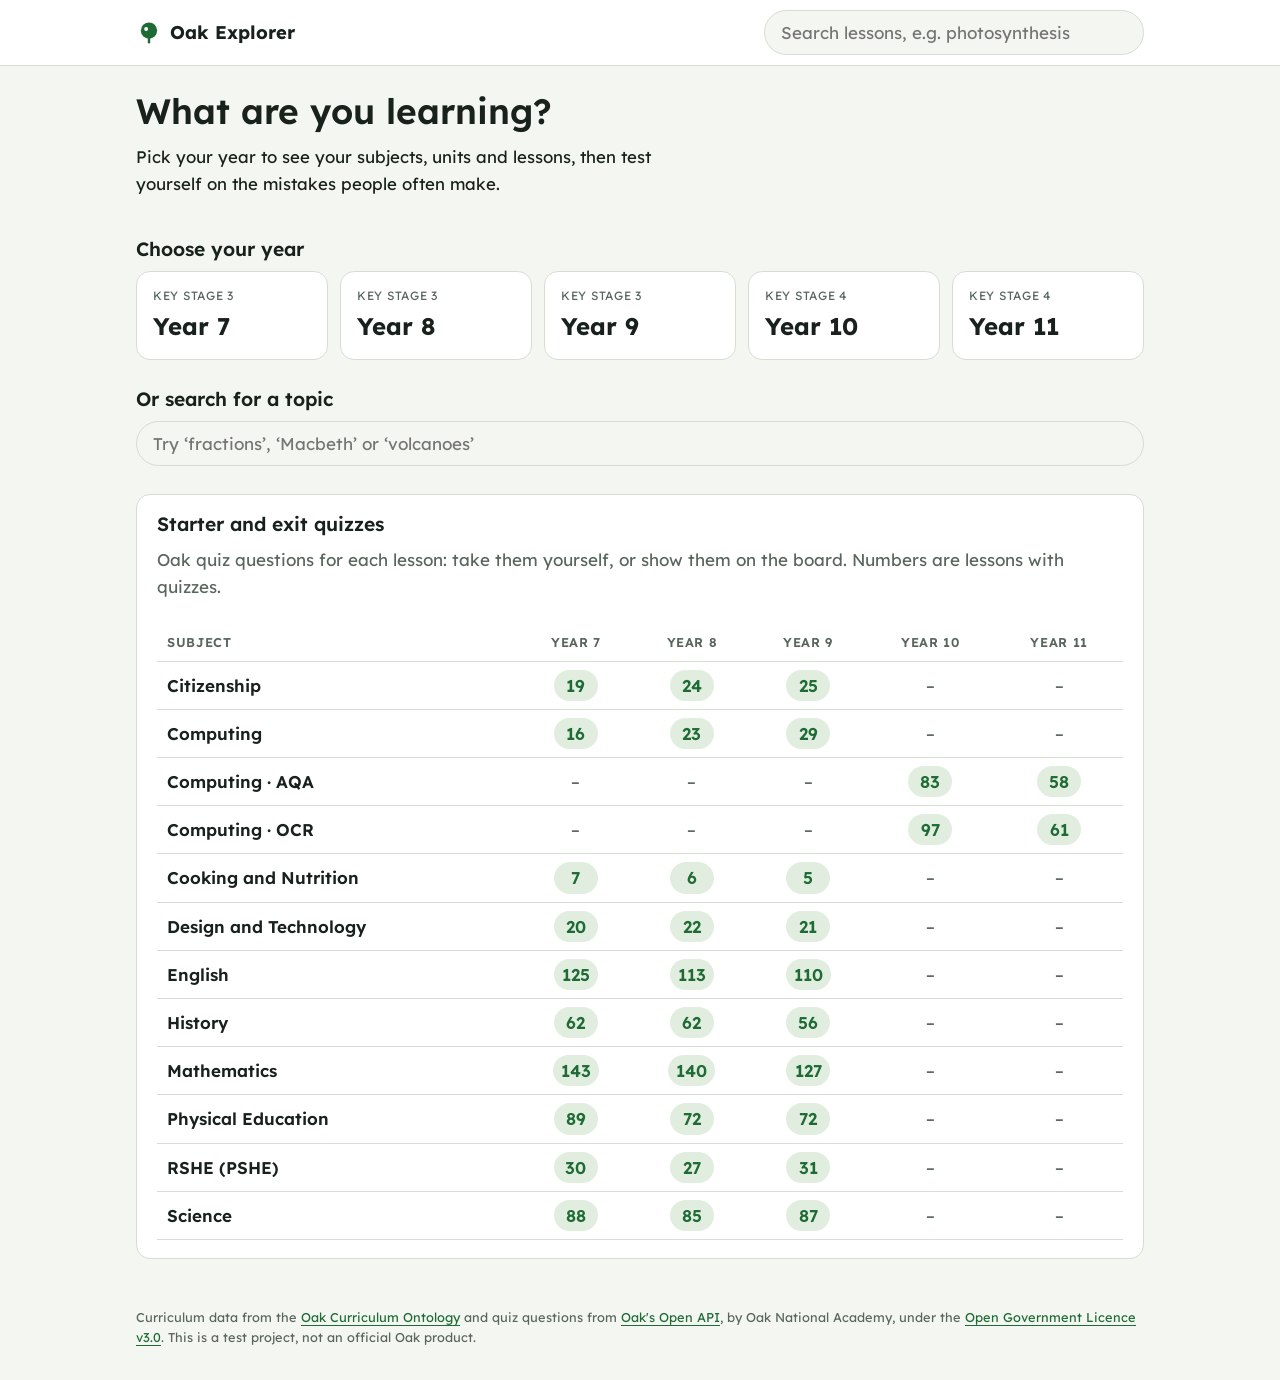
==== commit 088756c7: "Add interactive "Representing sound with binary data" lesson An animated, step-by-step Year 9 Comput" ====
--- a/site/index.html
+++ b/site/index.html
@@ -30,6 +30,8 @@
   --right-soft: #e0f2e5;
   --wrong: #b02a20;
   --wrong-soft: #fbe6e3;
+  --warn: #8a5300;
+  --warn-soft: #fdf1da;
   --font: "Lexend", "Segoe UI", system-ui, -apple-system, sans-serif;
   --radius: 14px;
 }
@@ -38,6 +40,7 @@
     --bg: #121714; --surface: #1b221e; --fg: #e9efe9; --muted: #9fada4; --line: #2e3a33;
     --accent: #74c98a; --accent-soft: #213428; --on-accent: #0c1a10;
     --right: #82d897; --right-soft: #1d3424; --wrong: #ff8f84; --wrong-soft: #3b2220;
+    --warn: #f0c36d; --warn-soft: #362a13;
     color-scheme: dark;
   }
 }
@@ -45,6 +48,7 @@
   --bg: #121714; --surface: #1b221e; --fg: #e9efe9; --muted: #9fada4; --line: #2e3a33;
   --accent: #74c98a; --accent-soft: #213428; --on-accent: #0c1a10;
   --right: #82d897; --right-soft: #1d3424; --wrong: #ff8f84; --wrong-soft: #3b2220;
+    --warn: #f0c36d; --warn-soft: #362a13;
   color-scheme: dark;
 }
 
@@ -180,11 +184,16 @@
 }
 .quiz-table td a:hover { background: var(--accent); color: var(--on-accent); }
 .quiz-links { display: grid; gap: 10px; }
+.interactive { display: grid; grid-template-columns: auto minmax(0, 1fr) auto; gap: 4px 14px; align-items: center; background: var(--accent-soft); border-color: var(--accent); }
+.interactive .wave-icon { width: 44px; height: 44px; color: var(--accent); }
+.interactive .go { font-weight: 600; color: var(--accent); white-space: nowrap; }
+@media (max-width: 480px) { .interactive { grid-template-columns: auto minmax(0, 1fr); } .interactive .go { grid-column: 2; } }
 .quiz-link { display: grid; grid-template-columns: minmax(0, 1fr) auto; gap: 4px 12px; align-items: center; }
 .quiz-link:hover { transform: none; border-color: var(--line); }
 .quiz-link .score { font-variant-numeric: tabular-nums; font-weight: 600; color: var(--accent); }
 .quiz-link .actions { grid-column: 1 / -1; margin-top: 6px; }
 .btn.small { padding: 8px 14px; font-size: .9rem; min-width: 0; }
+.visually-hidden { position: absolute; width: 1px; height: 1px; overflow: hidden; clip: rect(0 0 0 0); white-space: nowrap; }
 
 /* Board view: a whole quiz on one screen for the class. Font size and column count are fitted by script. */
 .board {
@@ -224,6 +233,15 @@
 .bq.revealed li.correct .letter { color: var(--right); }
 .bq.current { outline: 3px solid var(--accent); outline-offset: -1px; }
 .board-tools .step { font-variant-numeric: tabular-nums; }
+.board-notes {
+  position: absolute; z-index: 2; right: max(16px, env(safe-area-inset-right, 0px)); bottom: max(16px, env(safe-area-inset-bottom, 0px));
+  width: min(440px, calc(100% - 32px)); max-height: 65%; overflow-y: auto; display: grid; gap: 12px;
+  background: var(--surface); border: 1px solid var(--line); border-radius: var(--radius); padding: 16px 18px;
+  box-shadow: 0 12px 32px rgb(0 0 0 / .22); font-size: 1rem; line-height: 1.5;
+}
+.board-notes h2 { font-size: 1rem; margin: 0; }
+.board-notes ul { margin: 0; padding-left: 1.2rem; display: grid; gap: 6px; }
+.board-notes .close-notes { justify-self: end; }
 .board-tools button:disabled { opacity: .4; cursor: default; }
 .qscore { font-size: .8rem; font-weight: 600; color: var(--accent); margin-left: 6px; font-variant-numeric: tabular-nums; }
 .qtext { font-size: 1.2rem; line-height: 1.45; margin: 0; }
@@ -258,6 +276,13 @@
 .feedback p { margin: 0; }
 .big-score { font-size: 2.6rem; font-weight: 700; font-variant-numeric: tabular-nums; line-height: 1; margin: 0; }
 
+.lesson-actions { display: flex; flex-wrap: wrap; gap: 10px; align-items: center; }
+.oak-link { display: inline-flex; align-items: center; gap: 6px; padding: 8px 16px; border-radius: 999px; border: 1px solid var(--line); background: var(--surface); font-weight: 600; text-decoration: none; }
+.oak-link:hover { border-color: var(--accent); }
+.guidance { border-left: 4px solid var(--warn); background: var(--warn-soft); border-radius: 10px; padding: 12px 16px; display: grid; gap: 6px; }
+.guidance h2 { font-size: 1rem; margin: 0; color: var(--warn); }
+.guidance ul { margin: 0; padding-left: 1.2rem; display: grid; gap: 4px; }
+.guidance p { margin: 0; }
 .notice { background: var(--surface); border: 1px solid var(--line); border-radius: var(--radius); padding: 14px 18px; }
 
 @media (prefers-reduced-motion: reduce) { .tile { transition: none; } .tile:hover { transform: none; } }
@@ -401,6 +426,17 @@
   function setView(html, title) {
     view.innerHTML = html;
     document.title = title ? `${title} · Oak Explorer` : "Oak Explorer";
+  }
+  // Lessons with an interactive, animated version in lessons/<slug>.html.
+  const INTERACTIVE = new Set(["representing-sound-with-binary-data"]);
+  const oakUrl = (slug) => `https://www.thenational.academy/teachers/lessons/${encodeURIComponent(slug)}`;
+  const oakLink = (lesson, cls = "oak-link") => lesson.slug
+    ? `<a class="${cls}" href="${oakUrl(lesson.slug)}" target="_blank" rel="noopener">View on Oak <span aria-hidden="true">↗</span><span class="visually-hidden"> (opens Oak National Academy in a new tab)</span></a>` : "";
+  function guidanceHtml(lesson, heading = "h2") {
+    if (!lesson.guidance && !lesson.supervision) return "";
+    const items = (lesson.guidance || []).map((g) => `<li><strong>${esc(g.label)}.</strong> ${esc(g.description)}</li>`).join("");
+    return `<section class="guidance" aria-label="Content guidance"><${heading}>⚠ Content guidance</${heading}>
+      ${items ? `<ul>${items}</ul>` : ""}${lesson.supervision ? `<p><strong>${esc(lesson.supervision)}.</strong></p>` : ""}</section>`;
   }
   function unitHash(uvId, progId) { return `#unit-${uvId}${progId ? `-p-${progId}` : ""}`; }
   function lessonHash(lessonId, uvId, progId) {
@@ -558,6 +594,10 @@
     const quizzes = lesson.quiz ? `<section><h2>Quizzes</h2><div class="quiz-links">
         ${quizLink("starter", "Starter quiz", "Check what you remember before the lesson")}
         ${quizLink("exit", "Exit quiz", "Test what you've learned after the lesson")}</div></section>` : "";
+    const interactive = INTERACTIVE.has(lesson.slug) ? `<a class="tile interactive" href="lessons/${encodeURIComponent(lesson.slug)}.html">
+        <svg class="wave-icon" viewBox="0 0 44 44" aria-hidden="true"><path d="M4 22c4-12 8-12 12 0s8 12 12 0 8-12 12 0" fill="none" stroke="currentColor" stroke-width="3" stroke-linecap="round"/><circle cx="10" cy="13" r="2.5" fill="currentColor"/><circle cx="22" cy="31" r="2.5" fill="currentColor"/><circle cx="34" cy="13" r="2.5" fill="currentColor"/></svg>
+        <span><strong>Interactive lesson</strong><br><span class="muted small">Animated step-by-step learning with sounds, quick checks and Oak's quizzes</span></span>
+        <span class="go">Start <span aria-hidden="true">→</span></span></a>` : "";
     const pager = u ? `<nav class="pager">
         ${prev ? `<a href="${lessonHash(prev, uvId, progId)}">← Previous lesson</a>` : "<span></span>"}
         ${next ? `<a href="${lessonHash(next, uvId, progId)}">Next lesson →</a>` : `<a href="${unitHash(uvId, progId)}">Back to the unit</a>`}
@@ -565,8 +605,13 @@
     setView(`
       ${crumbs(...(u ? [`<a href="${unitHash(uvId, progId)}">${esc(u.name)}</a>`] : []), esc(lesson.name))}
       <h1>${esc(lesson.name)}</h1>
-      <label class="done-toggle"><input id="done-toggle" type="checkbox" ${done.has(String(lessonId)) ? "checked" : ""}> I've done this lesson</label>
+      <div class="lesson-actions">
+        <label class="done-toggle"><input id="done-toggle" type="checkbox" ${done.has(String(lessonId)) ? "checked" : ""}> I've done this lesson</label>
+        ${oakLink(lesson)}
+      </div>
+      ${guidanceHtml(lesson)}
       ${lesson.outcome ? `<section class="outcome"><h2>By the end you'll be able to…</h2><p>${esc(lesson.outcome)}</p></section>` : ""}
+      ${interactive}
       <div class="split"><div>${quizzes}${points}</div><aside>${quiz}${keywords}</aside></div>
       ${pager}`, lesson.name);
     document.getElementById("done-toggle").addEventListener("change", (e) => setDone(lessonId, e.target.checked));
@@ -864,6 +909,7 @@
     state.board = {
       lessonId, kind, suffix,
       revealed: same ? state.board.revealed : 0, // answers shown, in question order
+      notesOpen: same ? state.board.notesOpen : false, // teacher notes stay off the projector until asked for
       // Fixed for this showing, so letters stay put when answers are revealed or the screen resizes.
       layouts: same ? state.board.layouts : questions.map((q) => ({
         match: q.type === "match" ? shuffle(q.pairs.map((_, k) => k)) : null,
@@ -906,6 +952,7 @@
     const other = b.kind === "starter" ? "exit" : "starter";
     const hasOther = lesson.quiz[other] && lesson.quiz[other].length;
     const canFullscreen = document.fullscreenEnabled && document.documentElement.requestFullscreen;
+    const hasNotes = !!(lesson.tips || lesson.guidance || lesson.supervision);
     board.innerHTML = `
       <div class="board-bar">
         <div class="board-title"><span class="eyebrow">${b.kind === "starter" ? "Starter" : "Exit"} quiz · ${plural(questions.length, "question")}</span><strong>${esc(lesson.name)}</strong></div>
@@ -914,11 +961,22 @@
           <button type="button" id="board-prev" aria-label="Hide the last answer">◀</button>
           <button type="button" id="board-next" class="step" title="Right arrow, down arrow or space">Next answer ▶</button>
           <button type="button" id="board-answers"></button>
+          ${hasNotes ? `<button type="button" id="board-notes-toggle" aria-pressed="${b.notesOpen}" aria-controls="board-notes" title="Teacher tips and content guidance (T)">${lesson.guidance || lesson.supervision ? "⚠ " : ""}Teacher notes</button>` : ""}
+          ${oakLink(lesson, "")}
           ${canFullscreen ? `<button type="button" id="board-full">${document.fullscreenElement ? "Exit full screen" : "Full screen"}</button>` : ""}
           <a href="#lesson-${b.lessonId}${b.suffix}">Close</a>
         </div>
       </div>
-      <div class="board-grid" id="board-grid">${questions.map((q, k) => boardQuestion(q, k, b.layouts[k])).join("")}</div>`;
+      <div class="board-grid" id="board-grid">${questions.map((q, k) => boardQuestion(q, k, b.layouts[k])).join("")}</div>
+      ${hasNotes ? `<aside class="board-notes" id="board-notes" aria-label="Teacher notes" ${b.notesOpen ? "" : "hidden"}>
+        <button type="button" class="btn small ghost close-notes" id="board-notes-close">Hide notes</button>
+        ${guidanceHtml(lesson, "h2")}
+        ${lesson.tips ? `<section><h2>Teacher tips</h2><ul>${lesson.tips.map((t) => `<li>${esc(t)}</li>`).join("")}</ul></section>` : ""}
+      </aside>` : ""}`;
+    if (hasNotes) {
+      document.getElementById("board-notes-toggle").addEventListener("click", toggleNotes);
+      document.getElementById("board-notes-close").addEventListener("click", toggleNotes);
+    }
     document.getElementById("board-answers").addEventListener("click", () => revealTo(b.revealed === questions.length ? 0 : questions.length));
     document.getElementById("board-next").addEventListener("click", () => revealTo(b.revealed + 1));
     document.getElementById("board-prev").addEventListener("click", () => revealTo(b.revealed - 1));
@@ -951,8 +1009,18 @@
     document.getElementById("board-prev").disabled = b.revealed === 0;
   }
 
+  // The notes panel floats over the board, so opening it never changes the fitted layout.
+  function toggleNotes() {
+    const b = state.board, panel = document.getElementById("board-notes");
+    if (!b || !panel) return;
+    b.notesOpen = !b.notesOpen;
+    panel.hidden = !b.notesOpen;
+    document.getElementById("board-notes-toggle").setAttribute("aria-pressed", String(b.notesOpen));
+  }
+
   document.addEventListener("keydown", (e) => {
     if (board.hidden || !state.board || e.altKey || e.ctrlKey || e.metaKey) return;
+    if (e.key === "t" || e.key === "T") { e.preventDefault(); toggleNotes(); return; }
     const step = { ArrowRight: 1, ArrowDown: 1, " ": 1, PageDown: 1, Enter: 1, ArrowLeft: -1, ArrowUp: -1, PageUp: -1, Backspace: -1 }[e.key];
     if (e.key === "Enter" && e.target.closest && e.target.closest("button, a")) return;
     if (step) { e.preventDefault(); revealTo(state.board.revealed + step); }
